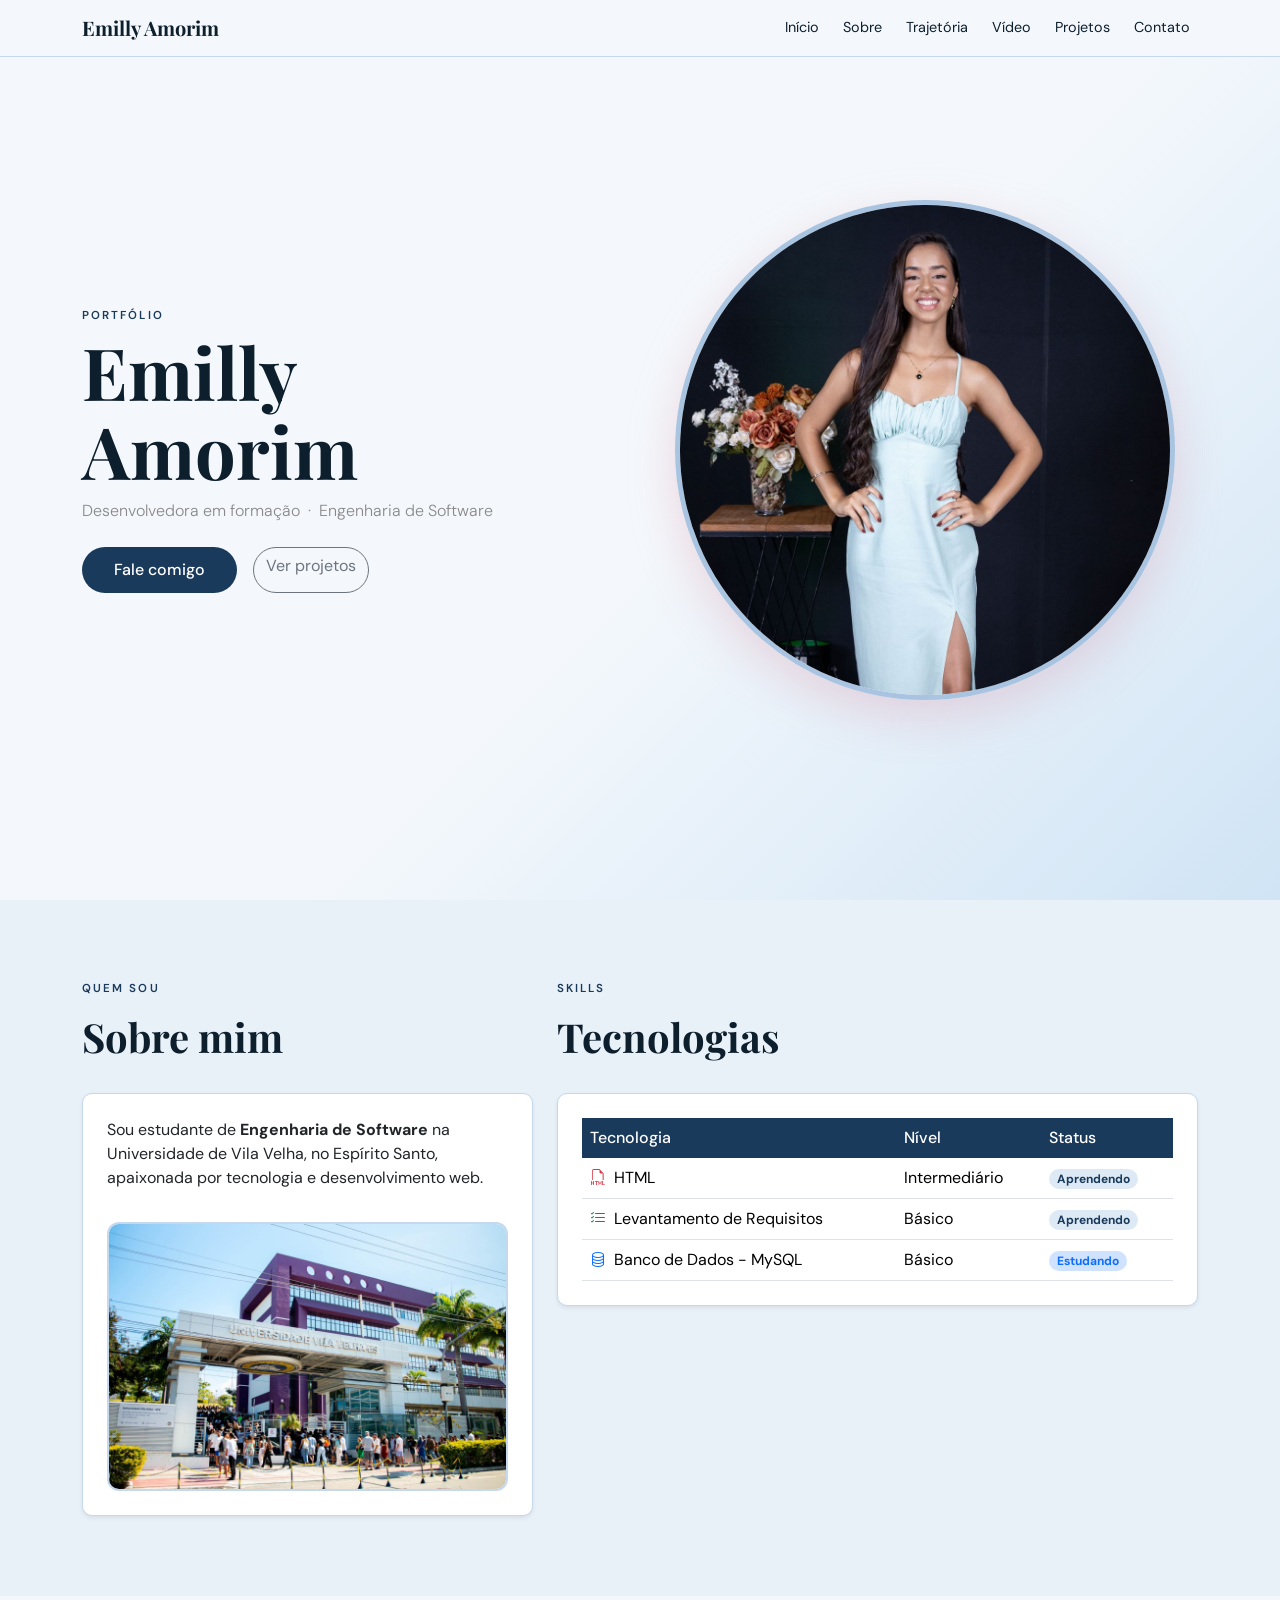
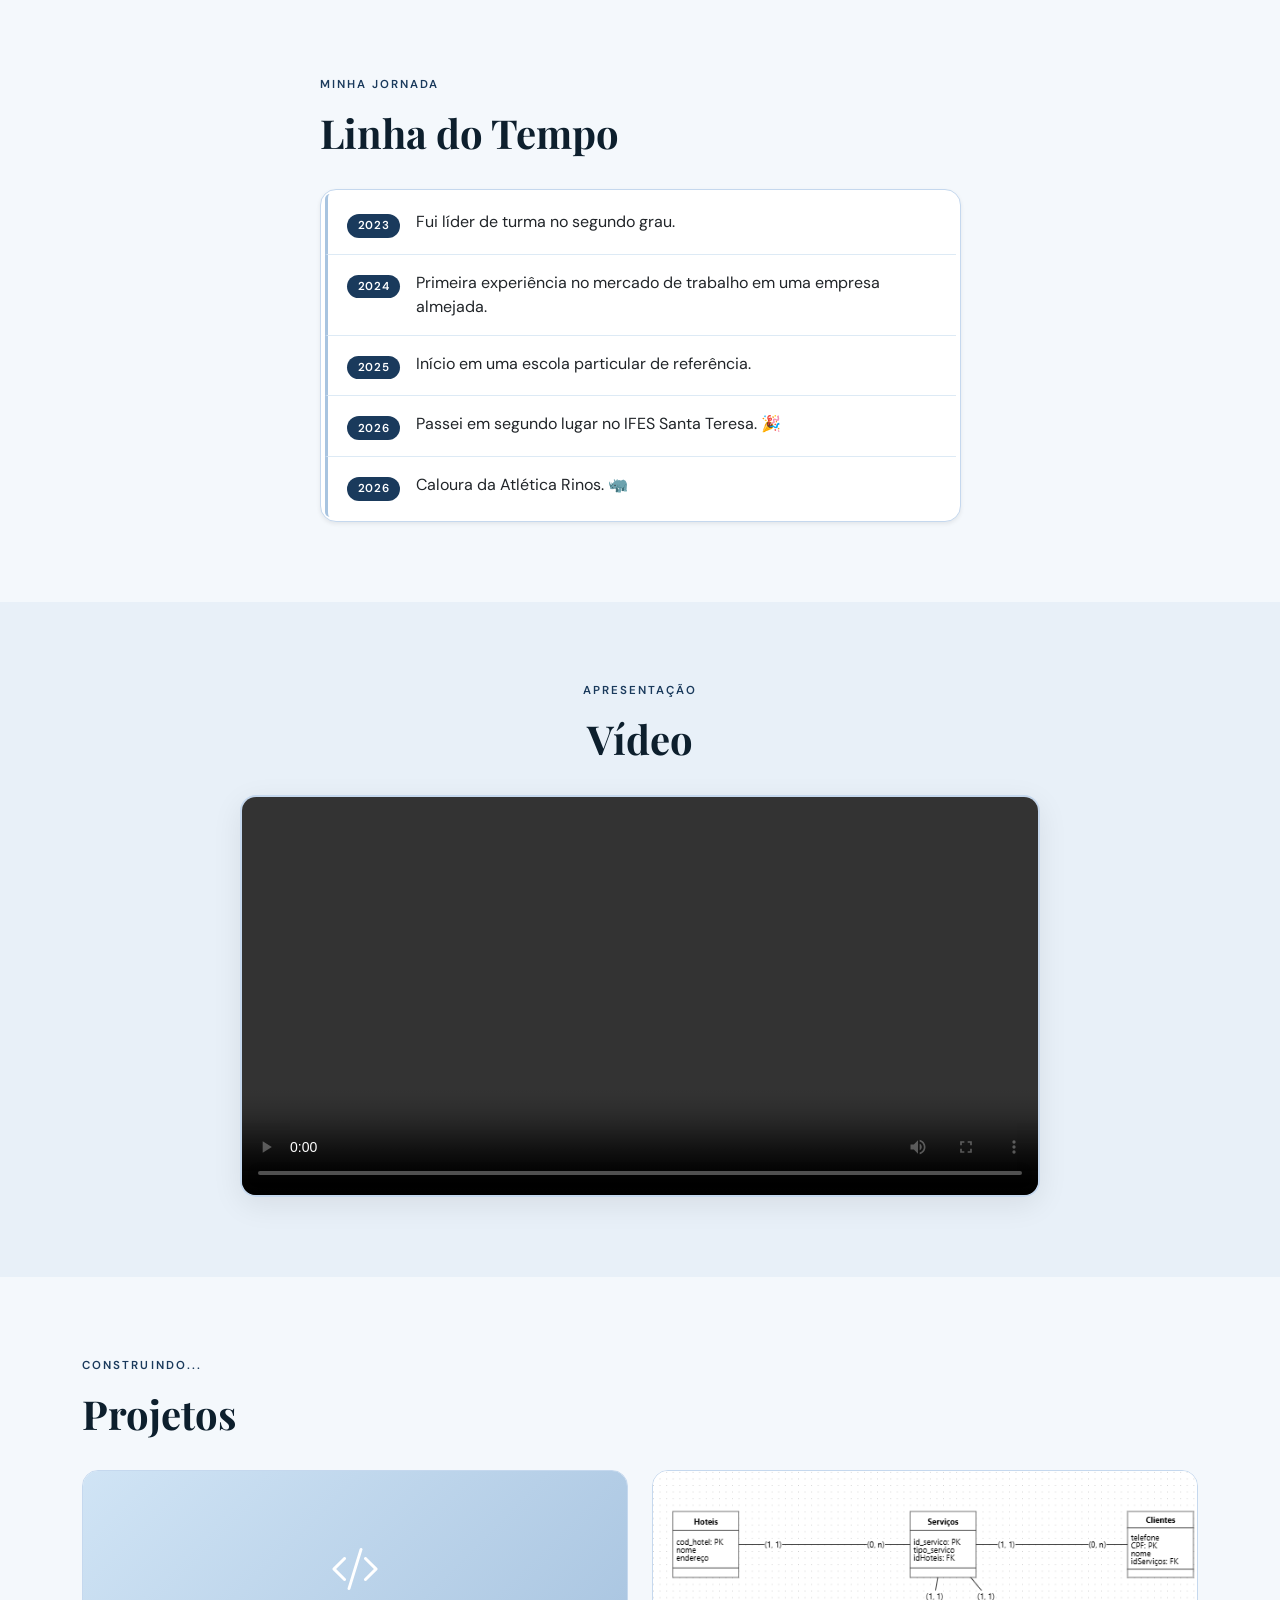
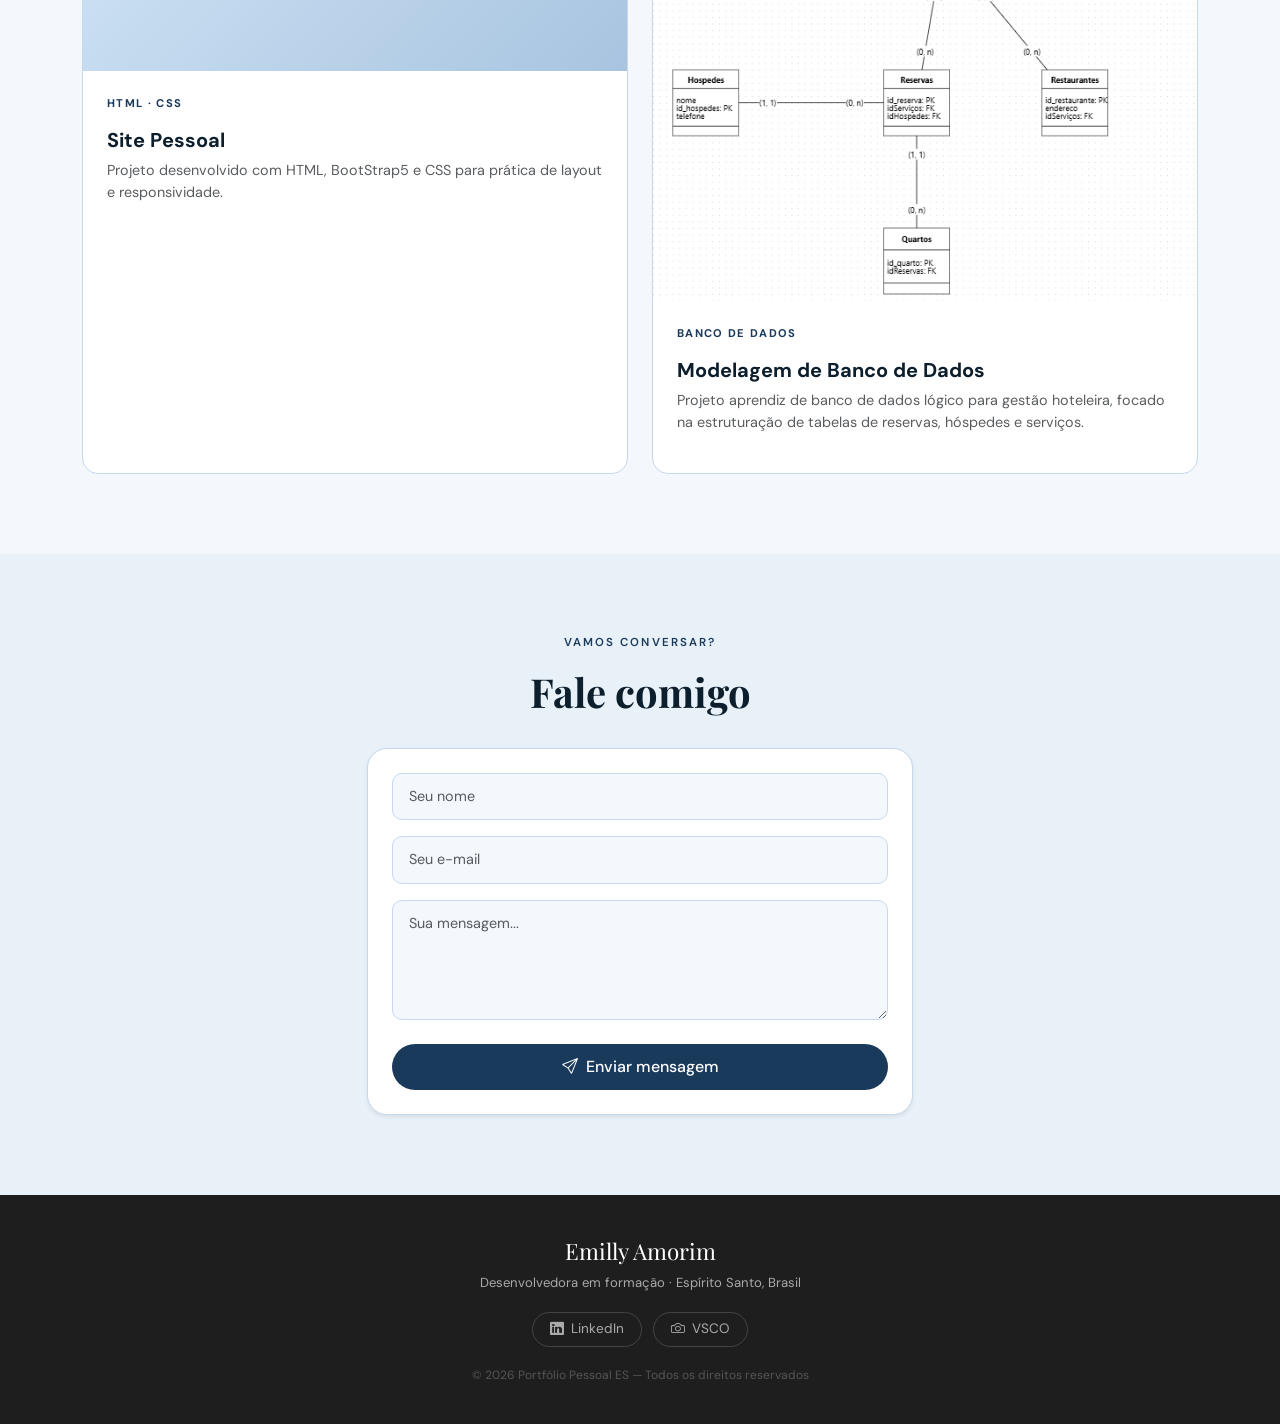
==== index.html @ c0277977 "Add files via upload" ====
<!DOCTYPE html>
<html lang="pt-br">

<head>
  <meta charset="UTF-8">
  <title>Emilly Amorim | Portfólio</title>
  <meta name="viewport" content="width=device-width, initial-scale=1.0">

  <link href="https://fonts.googleapis.com/css2?family=Playfair+Display:wght@400;700&family=DM+Sans:wght@300;400;500&display=swap" rel="stylesheet">
  <link href="https://cdn.jsdelivr.net/npm/bootstrap@5.3.8/dist/css/bootstrap.min.css" rel="stylesheet" integrity="sha384-sRIl4kxILFvY47J16cr9ZwB07vP4J8+LH7qKQnuqkuIAvNWLzeN8tE5YBujZqJLB" crossorigin="anonymous">
  <link rel="stylesheet" href="https://cdn.jsdelivr.net/npm/bootstrap-icons@1.11.3/font/bootstrap-icons.min.css">
  <link rel="stylesheet" href="./style.css">
 
</head>

<body>

  <!-- ===== NAVBAR ===== -->
  <nav class="navbar navbar-expand-lg fixed-top">
    <div class="container">
      <a class="navbar-brand" href="#início">Emilly Amorim</a>
      <button class="navbar-toggler border-0" type="button"
        data-bs-toggle="collapse" data-bs-target="#navbarMenu"
        aria-controls="navbarMenu" aria-expanded="false" aria-label="Toggle navigation">
        <span class="navbar-toggler-icon"></span>
      </button>
      <div class="collapse navbar-collapse" id="navbarMenu">
        <ul class="navbar-nav ms-auto gap-2">
          <li class="nav-item"><a class="nav-link" href="#início">Início</a></li>
          <li class="nav-item"><a class="nav-link" href="#sobre">Sobre</a></li>
          <li class="nav-item"><a class="nav-link" href="#linha-do-tempo">Trajetória</a></li>
          <li class="nav-item"><a class="nav-link" href="#video">Vídeo</a></li>
          <li class="nav-item"><a class="nav-link" href="#projetos">Projetos</a></li>
          <li class="nav-item"><a class="nav-link" href="#contato">Contato</a></li>
        </ul>
      </div>
    </div>
  </nav>

  <!-- ===== HERO ===== -->
  <section id="início" class="hero-section">
    <div class="container">
      <div class="row align-items-center gy-5">

        <div class="col-lg-6">
          <p class="section-eyebrow mb-2">Portfólio</p>
          <h1>Emilly<br>Amorim</h1>
          <p class="subtitle mt-2 mb-4">Desenvolvedora em formação &nbsp;·&nbsp; Engenharia de Software</p>
          
          <div class="mt-4 d-flex gap-3 flex-wrap">
            <a href="#contato" class="btn btn-rosa">Fale comigo</a>
            <a href="#projetos" class="btn btn-outline-secondary rounded-pill">Ver projetos</a>
          </div>
        </div>

        <div class="col-lg-6 text-center">
          <img src="emilly.jpg" alt="Foto de Emilly Amorim">
        </div>

      </div>
    </div>
  </section>



  <!-- ===== SOBRE ===== -->
  <section id="sobre">
    <div class="container">
      <div class="row gy-4">

        <div class="col-lg-5">
          <p class="section-eyebrow">Quem sou</p>
          <h2 class="section-title">Sobre mim</h2>
          <div class="card p-4 shadow-sm h-200">
            <p>Sou estudante de <strong>Engenharia de Software</strong> na Universidade de Vila Velha, no Espírito Santo, apaixonada por tecnologia e desenvolvimento web.</p>
            <img src="faculdade.jpg" alt="Minha Faculdade" class="faculdade-img mt-3">
          </div>
        </div>

        <div class="col-lg-7">
          <p class="section-eyebrow">Skills</p>
          <h2 class="section-title">Tecnologias</h2>
          <div class="card p-4 shadow-sm">
            <div class="table-responsive">
              <table class="table table-hover align-middle mb-0">
                <thead>
                  <tr>
                    <th>Tecnologia</th>
                    <th>Nível</th>
                    <th>Status</th>
                  </tr>
                </thead>
                <tbody>
                  <tr>
                    <td><i class="bi bi-filetype-html me-2 text-danger"></i>HTML</td>
                    <td>Intermediário</td>
                    <td><span class="badge rounded-pill" style="background:#ddeaf5;color:#1a3a5c;">Aprendendo</span></td>
                  </tr>
                  <tr>
                    <td><i class="bi bi-list-check me-2 text-success"></i>Levantamento de Requisitos</td>
                    <td>Básico</td>
                    <td><span class="badge rounded-pill" style="background:#ddeaf5;color:#1a3a5c;">Aprendendo</span></td>
                  </tr>
                  <tr>
                    <td><i class="bi bi-database me-2 text-primary"></i>Banco de Dados - MySQL</td>
                    <td>Básico</td>
                    <td><span class="badge rounded-pill bg-primary-subtle text-primary">Estudando</span></td>
                  </tr>
                </tbody>
              </table>
            </div>
          </div>
        </div>

      </div>
    </div>
  </section>


  <!-- ===== LINHA DO TEMPO ===== -->
  <section id="linha-do-tempo">
    <div class="container">
      <div class="row justify-content-center">
        <div class="col-lg-7">
          <p class="section-eyebrow">Minha jornada</p>
          <h2 class="section-title">Linha do Tempo</h2>
          <div class="card shadow-sm p-1">
            <ul class="list-group list-group-flush">
              <li class="list-group-item d-flex gap-3 align-items-start">
                <span class="year-badge mt-1">2023</span>
                <span>Fui líder de turma no segundo grau.</span>
              </li>
              <li class="list-group-item d-flex gap-3 align-items-start">
                <span class="year-badge mt-1">2024</span>
                <span>Primeira experiência no mercado de trabalho em uma empresa almejada.</span>
              </li>
              <li class="list-group-item d-flex gap-3 align-items-start">
                <span class="year-badge mt-1">2025</span>
                <span>Início em uma escola particular de referência.</span>
              </li>
              <li class="list-group-item d-flex gap-3 align-items-start">
                <span class="year-badge mt-1">2026</span>
                <span>Passei em segundo lugar no IFES Santa Teresa. 🎉</span>
              </li>
              <li class="list-group-item d-flex gap-3 align-items-start">
                <span class="year-badge mt-1">2026</span>
                <span>Caloura da Atlética Rinos. 🦏</span>
              </li>
            </ul>
          </div>
        </div>
      </div>
    </div>
  </section>


  <!-- ===== VÍDEO ===== -->
  <section id="video">
    <div class="container text-center">
      <p class="section-eyebrow">Apresentação</p>
      <h2 class="section-title">Vídeo</h2>
      <video controls>
        <source src="video/YTDown.com_YouTube_20-seconds-timer-Temporizador-20-segundo_Media_hp4wXxE4fxg_001_1080p.mp4">
      </video>
    </div>
  </section>

  

  <!-- ===== PROJETOS ===== -->
  <section id="projetos">
    <div class="container">
      <p class="section-eyebrow">Construindo...</p>
      <h2 class="section-title">Projetos</h2>
      <div class="row gy-4">

        <div class="col-md-6">
          <div class="projeto-card">
            <div class="projeto-placeholder">
              <i class="bi bi-code-slash"></i>
            </div>
            <div class="card-body">
              <p class="projeto-tag">HTML · CSS</p>
              <h5 class="fw-bold mt-1">Site Pessoal</h5>
              <p class="text-muted" style="font-size:.9rem;">Projeto desenvolvido com HTML, BootStrap5 e CSS para prática de layout e responsividade.</p>
            </div>
          </div>
        </div>

        <div class="col-md-6">
          <div class="projeto-card">
            <img src="projeto dados .png" alt="Diagrama Relacional de um Sistema de Hotel">
            <div class="card-body">
              <p class="projeto-tag">Banco de Dados</p>
              <h5 class="fw-bold mt-1">Modelagem de Banco de Dados</h5>
              <p class="text-muted" style="font-size:.9rem;">Projeto aprendiz de banco de dados lógico para gestão hoteleira, focado na estruturação de tabelas de reservas, hóspedes e serviços.</p>
            </div>
          </div>
        </div>

      </div>
    </div>
  </section>

 

  <!-- ===== CONTATO ===== -->
  <section id="contato">
    <div class="container">
      <div class="row justify-content-center">
        <div class="col-lg-6">
          <p class="section-eyebrow text-center">Vamos conversar?</p>
          <h2 class="section-title text-center">Fale comigo</h2>
          <div class="card shadow-sm p-4">
            <form action="https://formsubmit.co/emillyamorimviana3@gmail.com" method="POST">
              <input type="hidden" name="_subject" value="Novo contato do seu site!">
              <input type="hidden" name="_captcha" value="false">
              <div class="mb-3">
                <input type="text" class="form-control" name="nome" placeholder="Seu nome" required>
              </div>
              <div class="mb-3">
                <input type="email" class="form-control" name="email" placeholder="Seu e-mail" required>
              </div>
              <div class="mb-4">
                <textarea class="form-control" name="mensagem" placeholder="Sua mensagem..." required></textarea>
              </div>
              <div class="d-grid">
                <button type="submit" class="btn btn-rosa">
                  <i class="bi bi-send me-2"></i>Enviar mensagem
                </button>
              </div>
            </form>
          </div>
        </div>
      </div>
    </div>
  </section>

  <!-- ===== FOOTER ===== -->
  <footer>
    <div class="container text-center">
      <p class="footer-nome mb-1">Emilly Amorim</p>
      <p style="font-size:.82rem;" class="mb-3">Desenvolvedora em formação · Espírito Santo, Brasil</p>
      <div class="mb-3">
        <a href="https://www.linkedin.com/in/emilly-a-1b92362b2" target="_blank" rel="noopener" class="social-btn">
          <i class="bi bi-linkedin"></i> LinkedIn
        </a>
        <a href="https://vs.co/0o8cf3pa" target="_blank" rel="noopener" class="social-btn">
          <i class="bi bi-camera"></i> VSCO
        </a>
      </div>
      <p style="font-size:.75rem; color:#555;" class="mb-0">© 2026 Portfólio Pessoal ES — Todos os direitos reservados</p>
    </div>
  </footer>

  <script src="https://cdn.jsdelivr.net/npm/bootstrap@5.3.8/dist/js/bootstrap.bundle.min.js" integrity="sha384-FKyoEForCGlyvwx9Hj09JcYn3nv7wiPVlz7YYwJrWVcXK/BmnVDxM+D2scQbITxI" crossorigin="anonymous"></script>
</body>
</html>
---- style.css ----
:root {
  --rosa: #1a3a5c;
  --rosa-light: #a8c4e0;
  --bg: #f4f8fc;
  --text: #0d1f2d;
}

body {
  font-family: 'DM Sans', sans-serif;
  background-color: var(--bg);
  color: var(--text);
}

/* NAVBAR */
.navbar { border-bottom: 1px solid #c5d8ee; background-color: var(--bg) !important; }
.navbar-brand { font-family: 'Playfair Display', serif; font-weight: 700; color: var(--text) !important; }
.nav-link { color: var(--text) !important; font-size: .9rem; }
.nav-link:hover { color: var(--rosa) !important; }

/* HERO */
.hero-section {
  min-height: 100vh;
  display: flex;
  align-items: center;
  background: linear-gradient(135deg, var(--bg) 55%, #d0e4f5 100%);
  padding-top: 80px;
}
.hero-section h1 {
  font-family: 'Playfair Display', serif;
  font-size: clamp(2.5rem, 6vw, 4.5rem);
  font-weight: 700;
  line-height: 1.1;
}
.hero-section .subtitle {
  font-size: 1rem;
  color: #888;
  font-weight: 300;

}
.hero-section img {
  width: 100%;
  max-width: 500px;
  border-radius: 50%;
  object-fit: cover;
  object-position: center 10%;
  aspect-ratio: 1;
  border: 5px solid var(--rosa-light);
  box-shadow: 0 16px 48px rgba(212,114,138,.25);
}

/* SEÇÕES */
section { padding: 5rem 0; }
.section-eyebrow {
  font-size: .72rem;
  letter-spacing: .18em;
  text-transform: uppercase;
  color: var(--rosa);
  font-weight: 600;
}
.section-title {
  font-family: 'Playfair Display', serif;
  font-size: clamp(1.7rem, 3.5vw, 2.5rem);
  font-weight: 700;
  margin-bottom: 2rem;
}

/* SOBRE */
#sobre { background-color: #e8f0f8; }
#sobre .card {
  border: 1px solid #c5d8ee;
  border-radius: 10px;
  background: white;

}
#sobre img.faculdade-img {
  border-radius: 12px;
  width: 100%;
  object-fit: cover;
  border: 2px solid #c5d8ee;
}

/* TABELA */
.table thead th {
  background-color: var(--rosa);
  color: white;
  font-weight: 500;
  border: none;
}
.table tbody tr:hover { background-color: #fff5f7; }

/* LINHA DO TEMPO */
#linha-do-tempo .card {
  border: 1px solid #c5d8ee;
  border-radius: 16px;
  background: white;
}
#linha-do-tempo .list-group-item {
  border-left: 3px solid var(--rosa-light);
  border-right: none;
  border-top: none;
  border-bottom: 1px solid #ddeaf5;
  padding: 1rem 1.2rem;
  background: transparent;
}
#linha-do-tempo .list-group-item:last-child { border-bottom: none; }
.year-badge {
  background: var(--rosa);
  color: white;
  border-radius: 50px;
  font-size: .72rem;
  padding: .2rem .7rem;
  font-weight: 600;
  letter-spacing: .05em;
  white-space: nowrap;
}

/* VIDEO */
#video { background-color: #e8f0f8; }
#video video {
  border-radius: 16px;
  border: 2px solid #c5d8ee;
  box-shadow: 0 8px 30px rgba(0,0,0,.08);
  width: 100%;
  max-width: 800px;
  display: block;
  margin: 0 auto;
}

/* PROJETOS */
.projeto-card {
  border: 1px solid #c5d8ee;
  border-radius: 16px;
  overflow: hidden;
  background: white;
  transition: transform .3s, box-shadow .3s;
  height: 100%;
}
.projeto-card:hover {
  transform: translateY(-5px);
  box-shadow: 0 16px 40px rgba(26,58,92,.2);
}
.projeto-card img { width: 100%; height: 430px; object-fit: cover; }
.projeto-card .card-body { padding: 1.5rem; }
.projeto-tag {
  font-size: .7rem;
  text-transform: uppercase;
  letter-spacing: .12em;
  color: var(--rosa);
  font-weight: 700;
}
.projeto-placeholder {
  height: 200px;
  background: linear-gradient(135deg, #d0e4f5, var(--rosa-light));
  display: flex;
  align-items: center;
  justify-content: center;
  font-size: 3rem;
  color: white;
}

/* CONTATO */
#contato { background-color: #e8f0f8; }
#contato .card {
  border: 1px solid #c5d8ee;
  border-radius: 20px;
  background: white;
}
.form-control {
  border: 1px solid #c5d8ee;
  border-radius: 10px;
  background: var(--bg);
  font-size: .9rem;
  padding: .75rem 1rem;
}
.form-control:focus {
  border-color: var(--rosa);
  box-shadow: 0 0 0 .2rem rgba(26,58,92,.15);
  background: white;
}
textarea.form-control { min-height: 120px; resize: vertical; }

.btn-rosa {
  background: var(--rosa);
  color: white;
  border: none;
  border-radius: 50px;
  padding: .7rem 2rem;
  font-weight: 500;
  transition: background .2s, transform .2s;
}
.btn-rosa:hover {
  background: #122a42;
  color: white;
  transform: translateY(-2px);
}

/* FOOTER */
footer {
  background: #1e1e1e;
  color: #aaa;
  padding: 2.5rem 0;
}
footer .footer-nome {
  font-family: 'Playfair Display', serif;
  font-size: 1.4rem;
  color: white;
}
.social-btn {
  display: inline-flex;
  align-items: center;
  gap: .4rem;
  color: #aaa;
  text-decoration: none;
  border: 1px solid #444;
  border-radius: 50px;
  padding: .4rem 1.1rem;
  font-size: .85rem;
  transition: all .2s;
  margin: .2rem;
}
.social-btn:hover { background: var(--rosa); border-color: var(--rosa); color: white; }
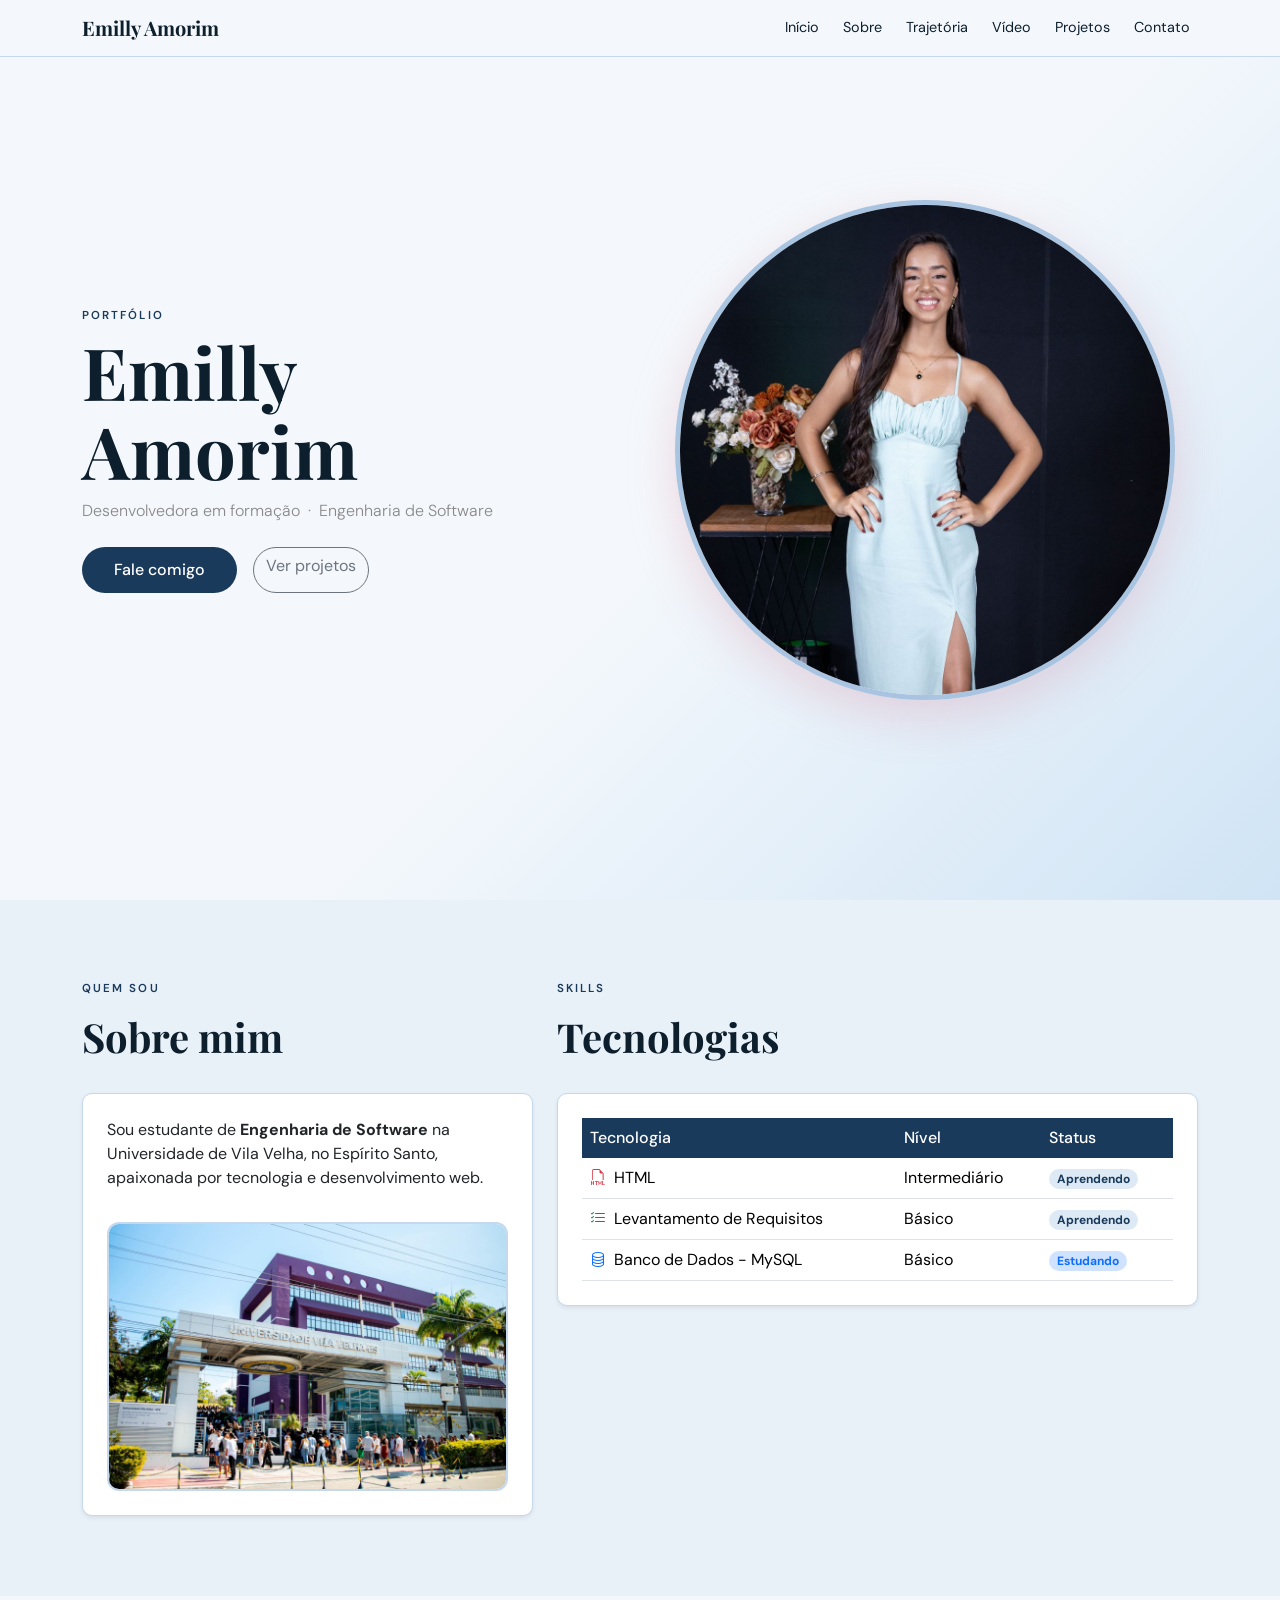
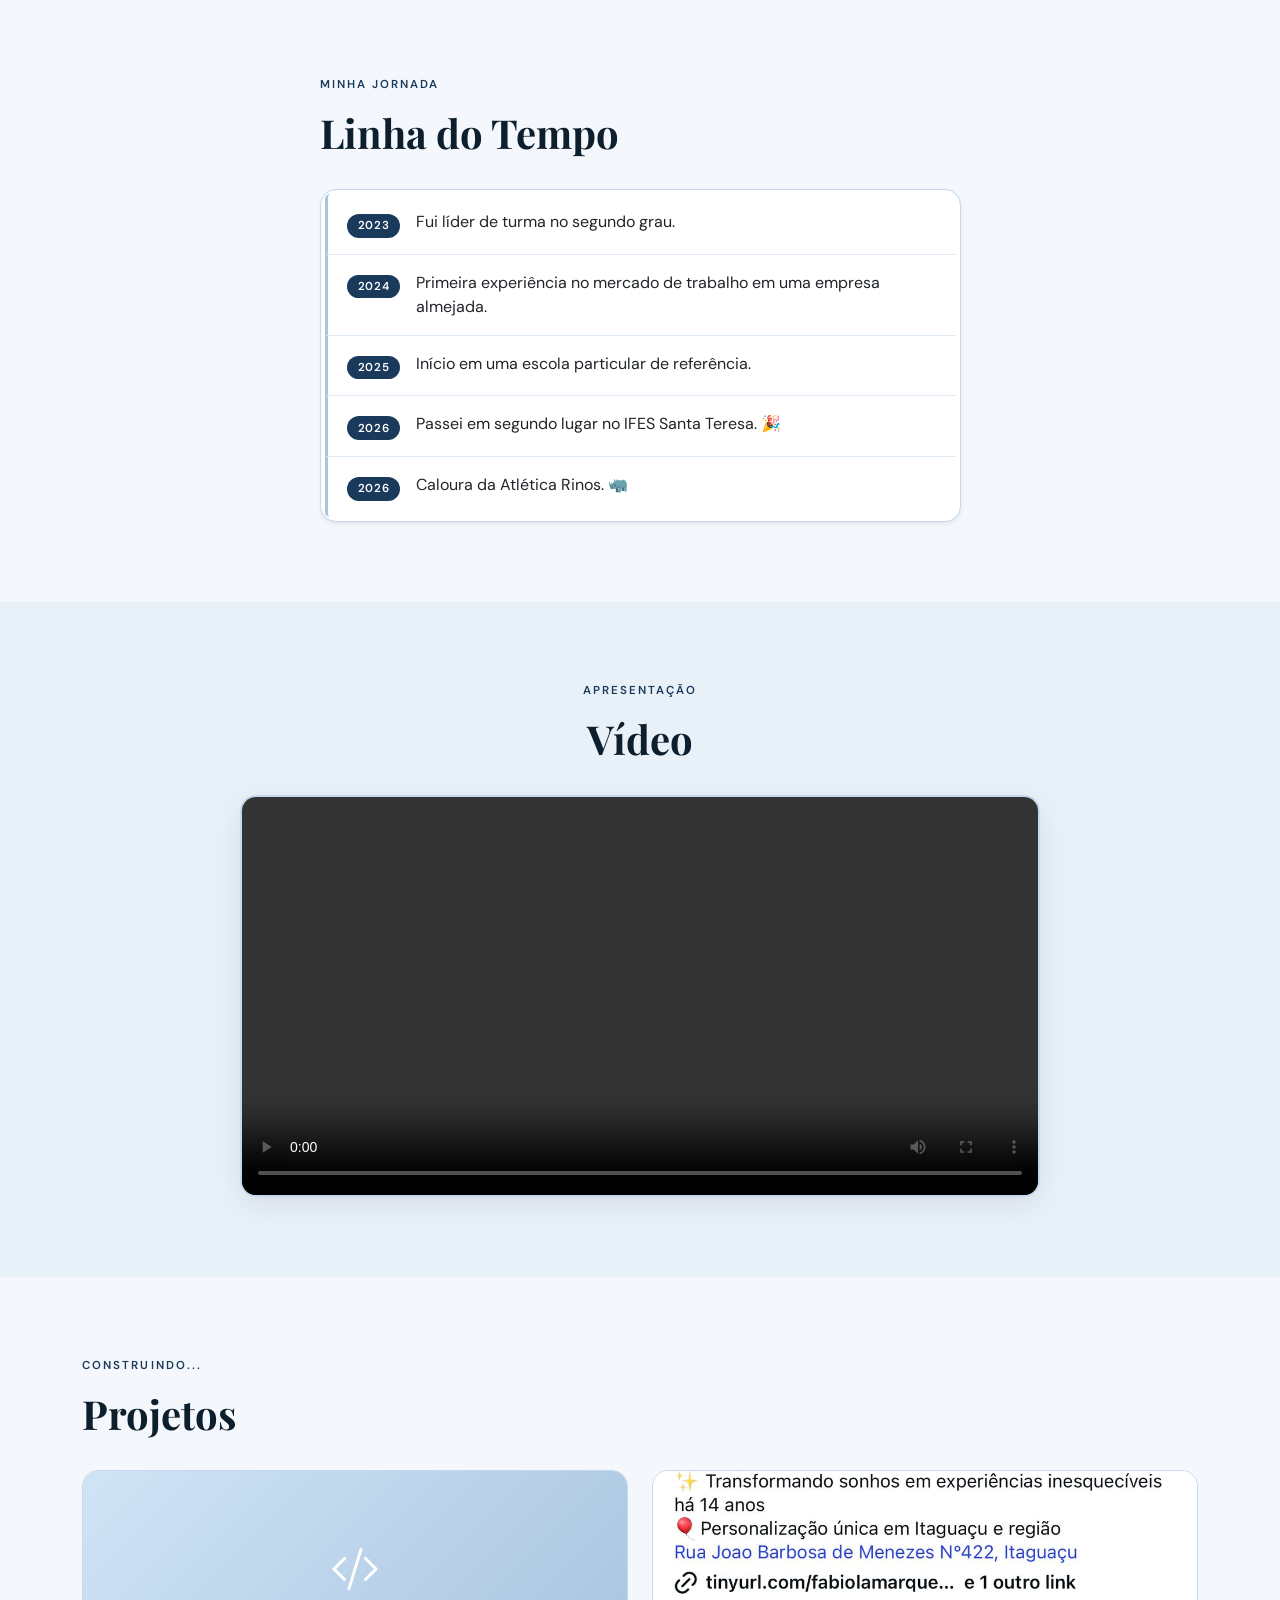
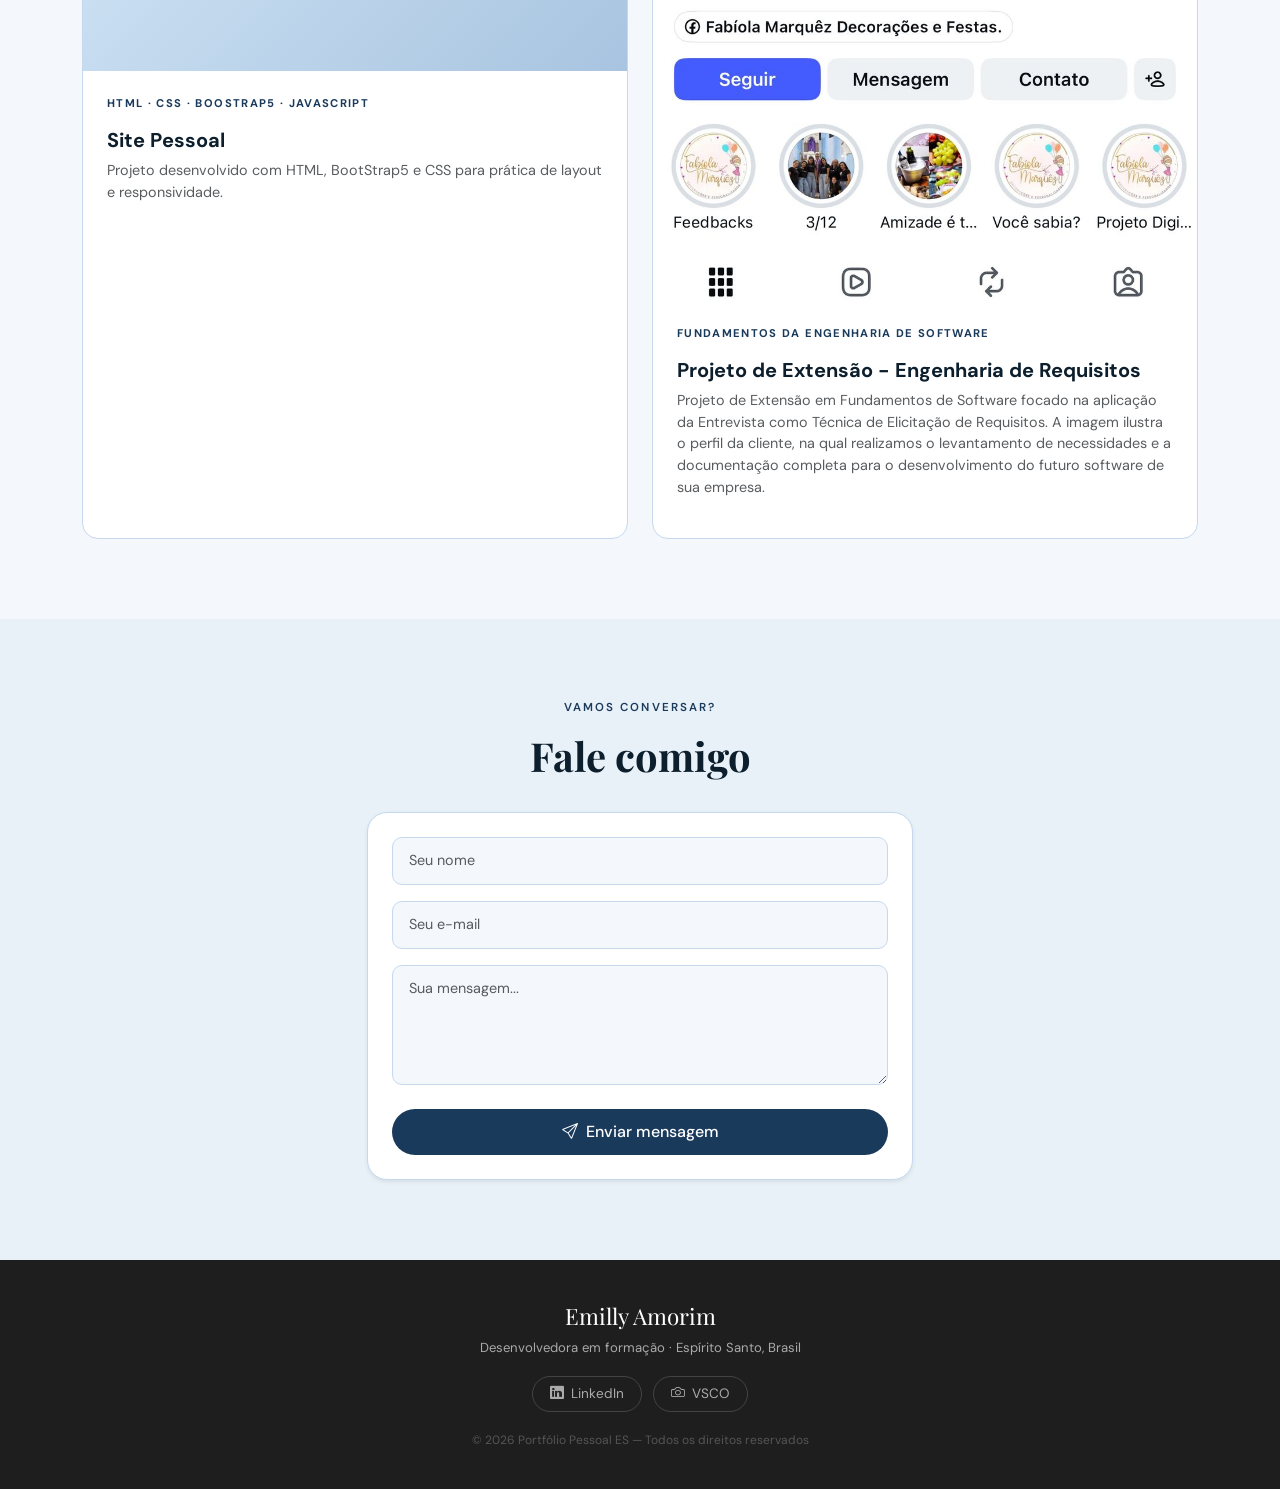
==== commit abeb4e8e: "Add files via upload" ====
--- a/index.html
+++ b/index.html
@@ -180,7 +180,7 @@
               <i class="bi bi-code-slash"></i>
             </div>
             <div class="card-body">
-              <p class="projeto-tag">HTML · CSS</p>
+              <p class="projeto-tag">HTML · CSS · BOOSTRAP5 · JAVASCRIPT </p>
               <h5 class="fw-bold mt-1">Site Pessoal</h5>
               <p class="text-muted" style="font-size:.9rem;">Projeto desenvolvido com HTML, BootStrap5 e CSS para prática de layout e responsividade.</p>
             </div>
@@ -189,11 +189,11 @@
 
         <div class="col-md-6">
           <div class="projeto-card">
-            <img src="projeto dados .png" alt="Diagrama Relacional de um Sistema de Hotel">
+            <img src="imagemprojeto.jpeg" alt="Projeto de Extensão">
             <div class="card-body">
-              <p class="projeto-tag">Banco de Dados</p>
-              <h5 class="fw-bold mt-1">Modelagem de Banco de Dados</h5>
-              <p class="text-muted" style="font-size:.9rem;">Projeto aprendiz de banco de dados lógico para gestão hoteleira, focado na estruturação de tabelas de reservas, hóspedes e serviços.</p>
+              <p class="projeto-tag">Fundamentos da Engenharia de Software</p>
+              <h5 class="fw-bold mt-1">Projeto de Extensão - Engenharia de Requisitos</h5>
+              <p class="text-muted" style="font-size:.9rem;">Projeto de Extensão em Fundamentos de Software focado na aplicação da Entrevista como Técnica de Elicitação de Requisitos. A imagem ilustra o perfil da cliente, na qual realizamos o levantamento de necessidades e a documentação completa para o desenvolvimento do futuro software de sua empresa. </p>
             </div>
           </div>
         </div>
